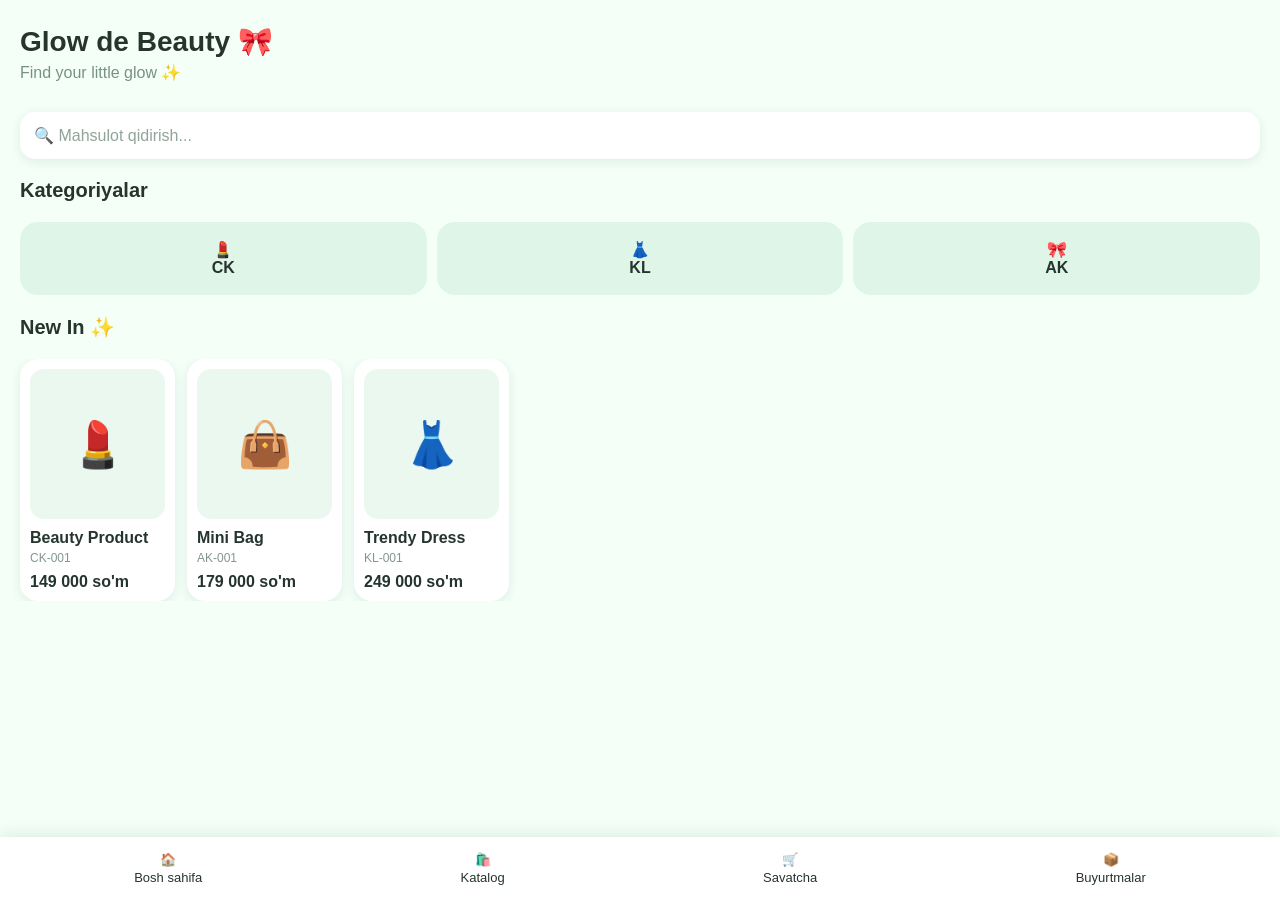
==== index.html @ 2fd00f60 "Create index.html" ====
<!DOCTYPE html>
<html lang="uz">
<head>
<meta charset="UTF-8">
<meta name="viewport" content="width=device-width, initial-scale=1.0">
<title>Glow de Beauty</title>

<style>
* {
  box-sizing: border-box;
  margin: 0;
  padding: 0;
}

body {
  font-family: Arial, sans-serif;
  background: #f4fff8;
  color: #25352d;
}

.header {
  padding: 25px 20px 15px;
}

.logo {
  font-size: 28px;
  font-weight: bold;
}

.subtitle {
  color: #789187;
  margin-top: 5px;
}

.search {
  margin: 15px 20px;
  background: white;
  padding: 14px;
  border-radius: 15px;
  color: #91a49a;
  box-shadow: 0 3px 12px #dceee4;
}

h2 {
  margin: 20px;
  font-size: 20px;
}

.categories {
  display: flex;
  gap: 10px;
  padding: 0 20px;
}

.category {
  flex: 1;
  background: #dff5e8;
  padding: 18px 5px;
  border-radius: 18px;
  text-align: center;
  font-weight: bold;
}

.products {
  display: flex;
  gap: 12px;
  padding: 0 20px;
  overflow-x: auto;
}

.product {
  min-width: 155px;
  background: white;
  border-radius: 18px;
  padding: 10px;
  box-shadow: 0 3px 12px #dceee4;
}

.product-image {
  height: 150px;
  background: #eaf8f0;
  border-radius: 14px;
  display: flex;
  align-items: center;
  justify-content: center;
  font-size: 45px;
}

.product-name {
  margin-top: 10px;
  font-weight: bold;
}

.code {
  color: #82978c;
  font-size: 12px;
  margin-top: 4px;
}

.price {
  margin-top: 8px;
  font-weight: bold;
}

.bottom {
  position: fixed;
  bottom: 0;
  left: 0;
  right: 0;
  background: white;
  display: flex;
  justify-content: space-around;
  padding: 15px 5px;
  box-shadow: 0 -3px 15px #dceee4;
}

.bottom div {
  text-align: center;
  font-size: 13px;
}

.icon {
  font-size: 22px;
  margin-bottom: 3px;
}
</style>
</head>

<body>

<div class="header">
  <div class="logo">Glow de Beauty 🎀</div>
  <div class="subtitle">Find your little glow ✨</div>
</div>

<div class="search">
  🔍 Mahsulot qidirish...
</div>

<h2>Kategoriyalar</h2>

<div class="categories">
  <div class="category">💄<br>CK</div>
  <div class="category">👗<br>KL</div>
  <div class="category">🎀<br>AK</div>
</div>

<h2>New In ✨</h2>

<div class="products">

  <div class="product">
    <div class="product-image">💄</div>
    <div class="product-name">Beauty Product</div>
    <div class="code">CK-001</div>
    <div class="price">149 000 so'm</div>
  </div>

  <div class="product">
    <div class="product-image">👜</div>
    <div class="product-name">Mini Bag</div>
    <div class="code">AK-001</div>
    <div class="price">179 000 so'm</div>
  </div>

  <div class="product">
    <div class="product-image">👗</div>
    <div class="product-name">Trendy Dress</div>
    <div class="code">KL-001</div>
    <div class="price">249 000 so'm</div>
  </div>

</div>

<div class="bottom">
  <div>
    <div class="icon">🏠</div>
    Bosh sahifa
  </div>

  <div>
    <div class="icon">🛍️</div>
    Katalog
  </div>

  <div>
    <div class="icon">🛒</div>
    Savatcha
  </div>

  <div>
    <div class="icon">📦</div>
    Buyurtmalar
  </div>
</div>

</body>
</html>
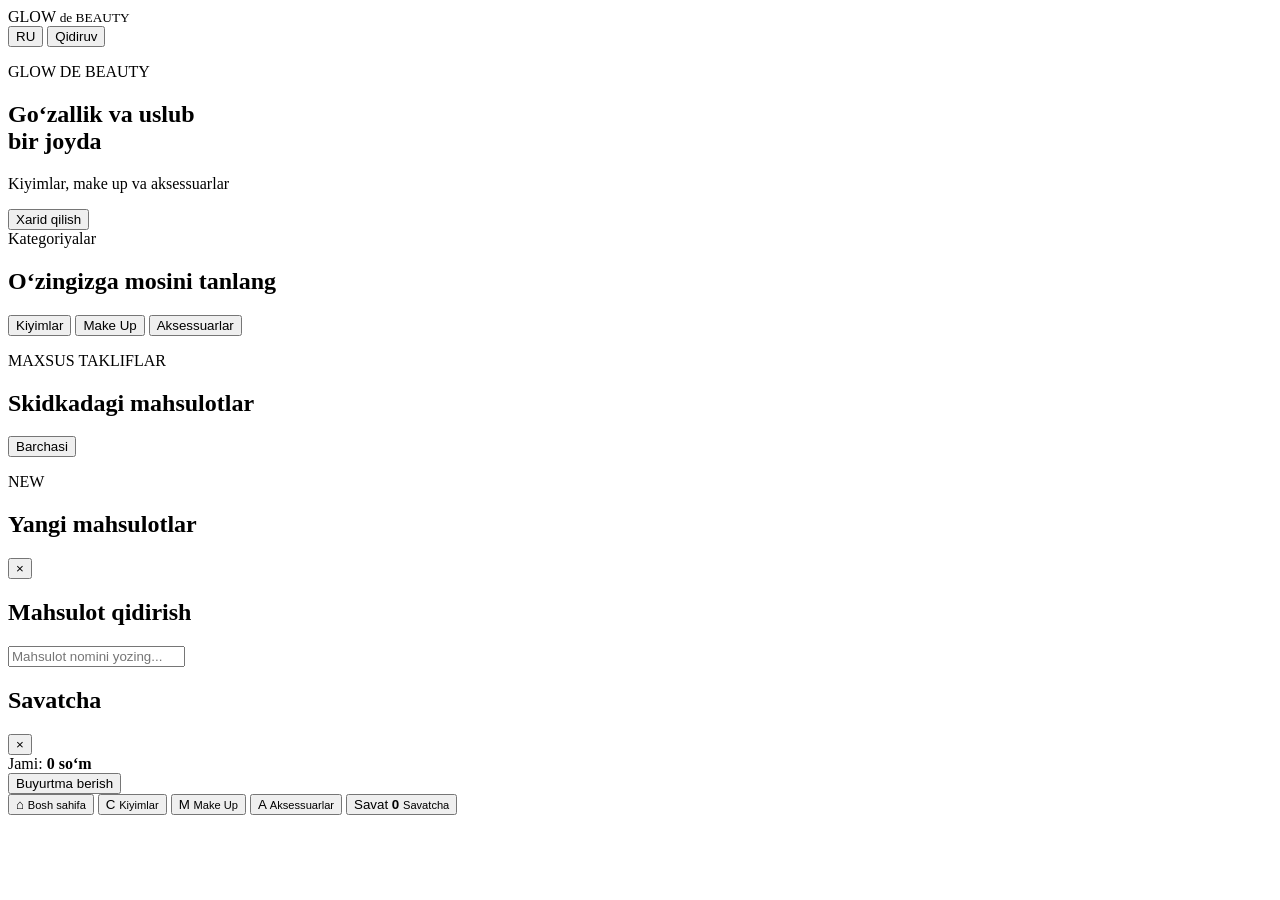
==== commit 38d5fb83: "Update index.html" ====
--- a/index.html
+++ b/index.html
@@ -1,198 +1,199 @@
 <!DOCTYPE html>
 <html lang="uz">
 <head>
-<meta charset="UTF-8">
-<meta name="viewport" content="width=device-width, initial-scale=1.0">
-<title>Glow de Beauty</title>
-
-<style>
-* {
-  box-sizing: border-box;
-  margin: 0;
-  padding: 0;
-}
-
-body {
-  font-family: Arial, sans-serif;
-  background: #f4fff8;
-  color: #25352d;
-}
-
-.header {
-  padding: 25px 20px 15px;
-}
-
-.logo {
-  font-size: 28px;
-  font-weight: bold;
-}
-
-.subtitle {
-  color: #789187;
-  margin-top: 5px;
-}
-
-.search {
-  margin: 15px 20px;
-  background: white;
-  padding: 14px;
-  border-radius: 15px;
-  color: #91a49a;
-  box-shadow: 0 3px 12px #dceee4;
-}
-
-h2 {
-  margin: 20px;
-  font-size: 20px;
-}
-
-.categories {
-  display: flex;
-  gap: 10px;
-  padding: 0 20px;
-}
-
-.category {
-  flex: 1;
-  background: #dff5e8;
-  padding: 18px 5px;
-  border-radius: 18px;
-  text-align: center;
-  font-weight: bold;
-}
-
-.products {
-  display: flex;
-  gap: 12px;
-  padding: 0 20px;
-  overflow-x: auto;
-}
-
-.product {
-  min-width: 155px;
-  background: white;
-  border-radius: 18px;
-  padding: 10px;
-  box-shadow: 0 3px 12px #dceee4;
-}
-
-.product-image {
-  height: 150px;
-  background: #eaf8f0;
-  border-radius: 14px;
-  display: flex;
-  align-items: center;
-  justify-content: center;
-  font-size: 45px;
-}
-
-.product-name {
-  margin-top: 10px;
-  font-weight: bold;
-}
-
-.code {
-  color: #82978c;
-  font-size: 12px;
-  margin-top: 4px;
-}
-
-.price {
-  margin-top: 8px;
-  font-weight: bold;
-}
-
-.bottom {
-  position: fixed;
-  bottom: 0;
-  left: 0;
-  right: 0;
-  background: white;
-  display: flex;
-  justify-content: space-around;
-  padding: 15px 5px;
-  box-shadow: 0 -3px 15px #dceee4;
-}
-
-.bottom div {
-  text-align: center;
-  font-size: 13px;
-}
-
-.icon {
-  font-size: 22px;
-  margin-bottom: 3px;
-}
-</style>
+    <meta charset="UTF-8">
+    <meta name="viewport" content="width=device-width, initial-scale=1.0">
+    <title>Glow de Beauty</title>
+    <link rel="stylesheet" href="style.css">
 </head>
 
 <body>
 
-<div class="header">
-  <div class="logo">Glow de Beauty 🎀</div>
-  <div class="subtitle">Find your little glow ✨</div>
-</div>
+<header class="header">
+    <div class="logo">
+        <span>GLOW</span>
+        <small>de BEAUTY</small>
+    </div>
 
-<div class="search">
-  🔍 Mahsulot qidirish...
-</div>
+    <div class="header-actions">
+        <button id="languageBtn">RU</button>
+        <button class="search-btn" onclick="openSearch()">Qidiruv</button>
+    </div>
+</header>
 
-<h2>Kategoriyalar</h2>
+<section class="hero">
+    <div class="hero-content">
+        <p class="hero-small">GLOW DE BEAUTY</p>
 
-<div class="categories">
-  <div class="category">💄<br>CK</div>
-  <div class="category">👗<br>KL</div>
-  <div class="category">🎀<br>AK</div>
-</div>
+        <h1 id="heroTitle">
+            Go‘zallik va uslub<br>
+            bir joyda
+        </h1>
 
-<h2>New In ✨</h2>
+        <p id="heroText">
+            Kiyimlar, make up va aksessuarlar
+        </p>
 
-<div class="products">
+        <button class="gold-btn" onclick="scrollToCategories()">
+            Xarid qilish
+        </button>
+    </div>
+</section>
 
-  <div class="product">
-    <div class="product-image">💄</div>
-    <div class="product-name">Beauty Product</div>
-    <div class="code">CK-001</div>
-    <div class="price">149 000 so'm</div>
-  </div>
+<section class="categories" id="categories">
 
-  <div class="product">
-    <div class="product-image">👜</div>
-    <div class="product-name">Mini Bag</div>
-    <div class="code">AK-001</div>
-    <div class="price">179 000 so'm</div>
-  </div>
+    <div class="section-title">
+        <span id="categoryLabel">Kategoriyalar</span>
+        <h2 id="categoryTitle">O‘zingizga mosini tanlang</h2>
+    </div>
 
-  <div class="product">
-    <div class="product-image">👗</div>
-    <div class="product-name">Trendy Dress</div>
-    <div class="code">KL-001</div>
-    <div class="price">249 000 so'm</div>
-  </div>
+    <div class="category-grid">
+
+        <button class="category-card" onclick="openCategory('clothes')">
+            <div class="category-image clothes-image"></div>
+            <div class="category-name">
+                <span id="clothesText">Kiyimlar</span>
+            </div>
+        </button>
+
+        <button class="category-card" onclick="openCategory('makeup')">
+            <div class="category-image makeup-image"></div>
+            <div class="category-name">
+                <span id="makeupText">Make Up</span>
+            </div>
+        </button>
+
+        <button class="category-card" onclick="openCategory('accessories')">
+            <div class="category-image accessories-image"></div>
+            <div class="category-name">
+                <span id="accessoriesText">Aksessuarlar</span>
+            </div>
+        </button>
+
+    </div>
+</section>
+
+<section class="products-section">
+
+    <div class="section-heading">
+        <div>
+            <p class="small-title" id="saleSmall">MAXSUS TAKLIFLAR</p>
+            <h2 id="saleTitle">Skidkadagi mahsulotlar</h2>
+        </div>
+
+        <button class="view-all" onclick="showAllProducts()">
+            Barchasi
+        </button>
+    </div>
+
+    <div class="products-grid" id="saleProducts">
+
+        <!-- Mahsulotlar JavaScript orqali chiqadi -->
+
+    </div>
+
+</section>
+
+<section class="products-section">
+
+    <div class="section-heading">
+        <div>
+            <p class="small-title">NEW</p>
+            <h2 id="newTitle">Yangi mahsulotlar</h2>
+        </div>
+    </div>
+
+    <div class="products-grid" id="newProducts">
+
+        <!-- Mahsulotlar JavaScript orqali chiqadi -->
+
+    </div>
+
+</section>
+
+<div class="search-modal" id="searchModal">
+
+    <div class="search-box">
+
+        <button class="close-search" onclick="closeSearch()">×</button>
+
+        <h2 id="searchTitle">Mahsulot qidirish</h2>
+
+        <input
+            type="text"
+            id="searchInput"
+            placeholder="Mahsulot nomini yozing..."
+            oninput="searchProducts()"
+        >
+
+        <div id="searchResults"></div>
+
+    </div>
 
 </div>
 
-<div class="bottom">
-  <div>
-    <div class="icon">🏠</div>
-    Bosh sahifa
-  </div>
+<div class="cart-panel" id="cartPanel">
 
-  <div>
-    <div class="icon">🛍️</div>
-    Katalog
-  </div>
+    <div class="cart-header">
 
-  <div>
-    <div class="icon">🛒</div>
-    Savatcha
-  </div>
+        <h2 id="cartTitle">Savatcha</h2>
 
-  <div>
-    <div class="icon">📦</div>
-    Buyurtmalar
-  </div>
+        <button onclick="closeCart()">×</button>
+
+    </div>
+
+    <div id="cartItems"></div>
+
+    <div class="cart-bottom">
+
+        <div class="total-row">
+            <span id="totalText">Jami:</span>
+            <strong id="cartTotal">0 so‘m</strong>
+        </div>
+
+        <button class="checkout-btn" onclick="checkout()">
+            <span id="checkoutText">Buyurtma berish</span>
+        </button>
+
+    </div>
+
 </div>
+
+<div class="overlay" id="overlay" onclick="closePanels()"></div>
+
+<nav class="bottom-nav">
+
+    <button onclick="goHome()">
+        <span class="nav-icon">⌂</span>
+        <small id="homeNav">Bosh sahifa</small>
+    </button>
+
+    <button onclick="openCategory('clothes')">
+        <span class="nav-icon">C</span>
+        <small id="clothesNav">Kiyimlar</small>
+    </button>
+
+    <button onclick="openCategory('makeup')">
+        <span class="nav-icon">M</span>
+        <small id="makeupNav">Make Up</small>
+    </button>
+
+    <button onclick="openCategory('accessories')">
+        <span class="nav-icon">A</span>
+        <small id="accessoriesNav">Aksessuarlar</small>
+    </button>
+
+    <button onclick="openCart()">
+        <span class="nav-icon cart-icon">
+            Savat
+            <b id="cartCount">0</b>
+        </span>
+        <small id="cartNav">Savatcha</small>
+    </button>
+
+</nav>
+
+<script src="script.js"></script>
 
 </body>
 </html>
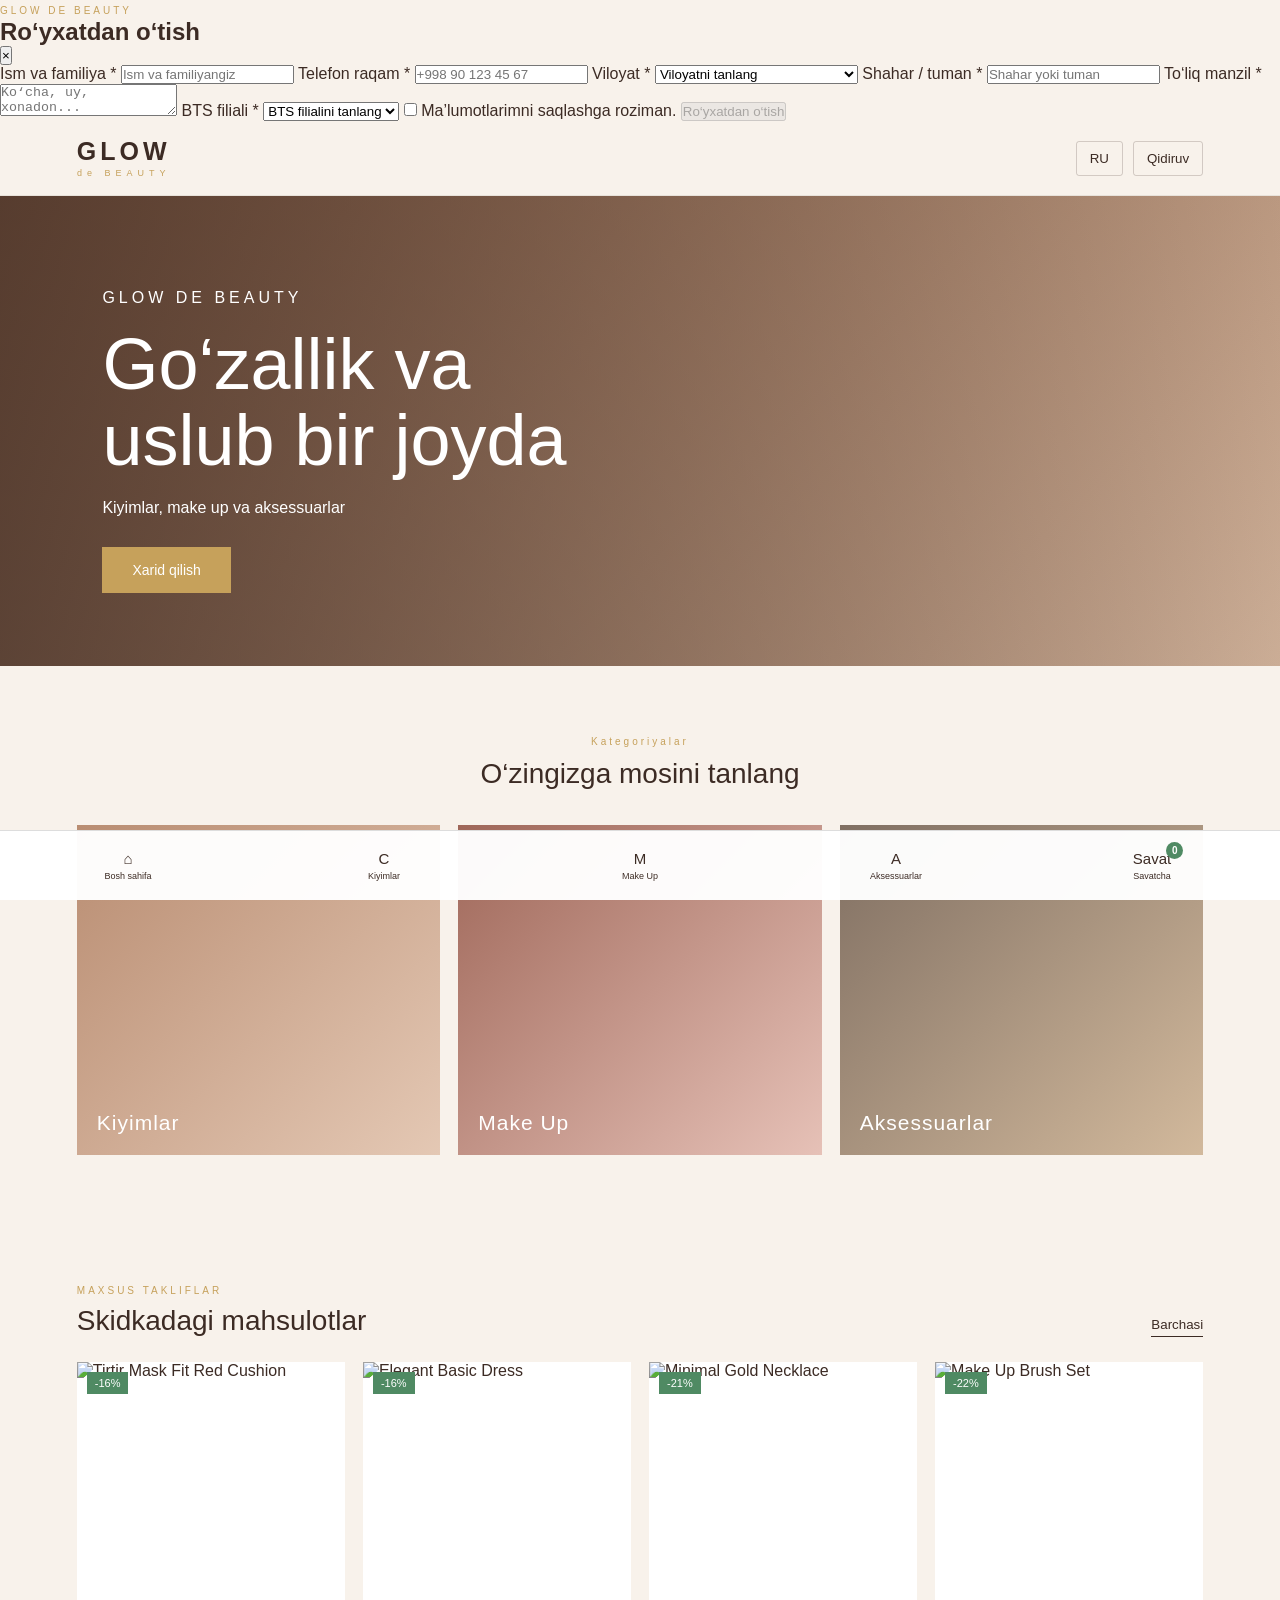
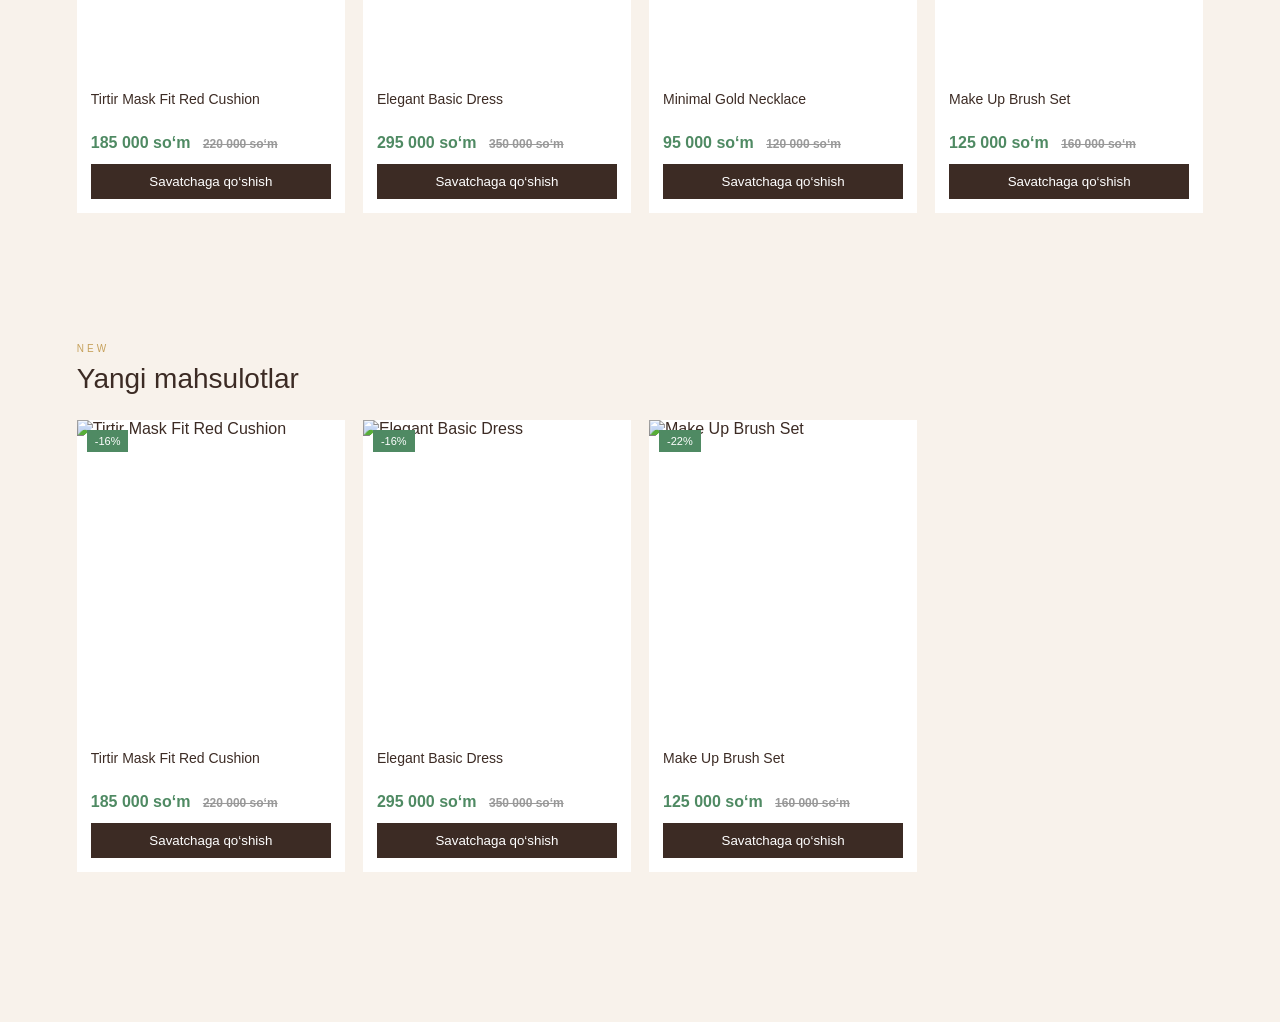
==== commit 235c4d26: "Update index.html" ====
--- a/index.html
+++ b/index.html
@@ -6,6 +6,122 @@
     <title>Glow de Beauty</title>
     <link rel="stylesheet" href="style.css">
 </head>
+<!-- REGISTER MODAL -->
+
+<div class="register-modal" id="registerModal">
+
+    <div class="register-box">
+
+        <div class="register-header">
+            <div>
+                <span class="small-title">GLOW DE BEAUTY</span>
+                <h2>Ro‘yxatdan o‘tish</h2>
+            </div>
+
+            <button id="closeRegister">×</button>
+        </div>
+
+        <form id="registerForm">
+
+            <label>
+                Ism va familiya *
+                <input
+                    type="text"
+                    id="registerName"
+                    placeholder="Ism va familiyangiz"
+                    required
+                >
+            </label>
+
+            <label>
+                Telefon raqam *
+                <input
+                    type="tel"
+                    id="registerPhone"
+                    placeholder="+998 90 123 45 67"
+                    required
+                >
+            </label>
+
+            <label>
+                Viloyat *
+                <select id="registerRegion" required>
+                    <option value="">Viloyatni tanlang</option>
+                    <option>Toshkent shahri</option>
+                    <option>Toshkent viloyati</option>
+                    <option>Andijon viloyati</option>
+                    <option>Farg‘ona viloyati</option>
+                    <option>Namangan viloyati</option>
+                    <option>Samarqand viloyati</option>
+                    <option>Buxoro viloyati</option>
+                    <option>Qashqadaryo viloyati</option>
+                    <option>Surxondaryo viloyati</option>
+                    <option>Jizzax viloyati</option>
+                    <option>Sirdaryo viloyati</option>
+                    <option>Navoiy viloyati</option>
+                    <option>Xorazm viloyati</option>
+                    <option>Qoraqalpog‘iston Respublikasi</option>
+                </select>
+            </label>
+
+            <label>
+                Shahar / tuman *
+                <input
+                    type="text"
+                    id="registerCity"
+                    placeholder="Shahar yoki tuman"
+                    required
+                >
+            </label>
+
+            <label>
+                To‘liq manzil *
+                <textarea
+                    id="registerAddress"
+                    placeholder="Ko‘cha, uy, xonadon..."
+                    required
+                ></textarea>
+            </label>
+
+            <label>
+                BTS filiali *
+                <select id="registerBts" required>
+                    <option value="">BTS filialini tanlang</option>
+                    <option>Chirchiq BTS</option>
+                    <option>Toshkent BTS</option>
+                    <option>Olmaliq BTS</option>
+                    <option>Angren BTS</option>
+                    <option>Samarqand BTS</option>
+                    <option>Farg‘ona BTS</option>
+                    <option>Andijon BTS</option>
+                    <option>Buxoro BTS</option>
+                </select>
+            </label>
+
+            <label class="register-consent">
+                <input
+                    type="checkbox"
+                    id="registerConsent"
+                >
+
+                <span>
+                    Ma’lumotlarimni saqlashga roziman.
+                </span>
+            </label>
+
+            <button
+                type="submit"
+                id="registerBtn"
+                disabled
+            >
+                Ro‘yxatdan o‘tish
+            </button>
+
+        </form>
+
+    </div>
+
+</div>
 
 <body>
 
--- a/style.css
+++ b/style.css
@@ -0,0 +1,543 @@
+* {
+    margin: 0;
+    padding: 0;
+    box-sizing: border-box;
+}
+
+:root {
+    --caramel: #b8794f;
+    --light-caramel: #d9ad8d;
+    --cream: #f8f2eb;
+    --gold: #c6a15b;
+    --brown: #3c2b24;
+    --green: #4f8a63;
+    --white: #ffffff;
+}
+
+body {
+    font-family: Arial, Helvetica, sans-serif;
+    background: var(--cream);
+    color: var(--brown);
+    padding-bottom: 85px;
+}
+
+/* HEADER */
+
+.header {
+    height: 75px;
+    padding: 0 6%;
+    display: flex;
+    align-items: center;
+    justify-content: space-between;
+    background: rgba(248, 242, 235, 0.96);
+    border-bottom: 1px solid rgba(60, 43, 36, 0.08);
+    position: sticky;
+    top: 0;
+    z-index: 50;
+}
+
+.logo {
+    display: flex;
+    flex-direction: column;
+    line-height: 1;
+}
+
+.logo span {
+    font-size: 25px;
+    letter-spacing: 4px;
+    font-weight: 700;
+}
+
+.logo small {
+    margin-top: 5px;
+    font-size: 9px;
+    letter-spacing: 5px;
+    color: var(--gold);
+    text-align: center;
+}
+
+.header-actions {
+    display: flex;
+    align-items: center;
+    gap: 10px;
+}
+
+.header-actions button {
+    background: transparent;
+    border: 1px solid rgba(60, 43, 36, 0.2);
+    padding: 9px 13px;
+    border-radius: 3px;
+    color: var(--brown);
+    cursor: pointer;
+}
+
+/* HERO */
+
+.hero {
+    min-height: 470px;
+    background:
+        linear-gradient(
+            90deg,
+            rgba(60,43,36,0.72),
+            rgba(60,43,36,0.15)
+        ),
+        linear-gradient(
+            135deg,
+            #9c694a,
+            #e4c4aa
+        );
+
+    display: flex;
+    align-items: center;
+    padding: 60px 8%;
+    color: white;
+}
+
+.hero-content {
+    max-width: 550px;
+}
+
+.hero-small {
+    letter-spacing: 4px;
+    font-size: 11px;
+    margin-bottom: 20px;
+}
+
+.hero h1 {
+    font-size: clamp(38px, 7vw, 72px);
+    line-height: 1.05;
+    font-weight: 500;
+}
+
+.hero p {
+    margin-top: 20px;
+    font-size: 16px;
+}
+
+.gold-btn {
+    margin-top: 30px;
+    background: var(--gold);
+    color: white;
+    border: none;
+    padding: 15px 30px;
+    cursor: pointer;
+    font-size: 14px;
+}
+
+/* SECTIONS */
+
+.categories,
+.products-section {
+    padding: 65px 6%;
+}
+
+.section-title {
+    text-align: center;
+    margin-bottom: 35px;
+}
+
+.section-title span,
+.small-title {
+    font-size: 10px;
+    letter-spacing: 3px;
+    color: var(--gold);
+}
+
+.section-title h2,
+.section-heading h2 {
+    margin-top: 9px;
+    font-size: 28px;
+    font-weight: 500;
+}
+
+.category-grid {
+    display: grid;
+    grid-template-columns: repeat(3, 1fr);
+    gap: 18px;
+}
+
+.category-card {
+    border: none;
+    background: transparent;
+    cursor: pointer;
+    position: relative;
+    overflow: hidden;
+}
+
+.category-image {
+    height: 330px;
+    background-size: cover;
+    background-position: center;
+    transition: transform 0.4s ease;
+}
+
+.category-card:hover .category-image {
+    transform: scale(1.03);
+}
+
+.clothes-image {
+    background:
+        linear-gradient(135deg, #b98d72, #e4c8b4);
+}
+
+.makeup-image {
+    background:
+        linear-gradient(135deg, #9f6759, #e6c1b7);
+}
+
+.accessories-image {
+    background:
+        linear-gradient(135deg, #806f62, #d2b99c);
+}
+
+.category-name {
+    position: absolute;
+    left: 20px;
+    bottom: 20px;
+    color: white;
+    font-size: 21px;
+    letter-spacing: 1px;
+}
+
+/* PRODUCTS */
+
+.section-heading {
+    display: flex;
+    align-items: end;
+    justify-content: space-between;
+    margin-bottom: 25px;
+}
+
+.view-all {
+    border: none;
+    background: transparent;
+    color: var(--brown);
+    border-bottom: 1px solid var(--brown);
+    padding-bottom: 4px;
+    cursor: pointer;
+}
+
+.products-grid {
+    display: grid;
+    grid-template-columns: repeat(4, 1fr);
+    gap: 18px;
+}
+
+.product-card {
+    background: white;
+    position: relative;
+    overflow: hidden;
+}
+
+.product-image {
+    width: 100%;
+    aspect-ratio: 0.85;
+    object-fit: cover;
+    display: block;
+}
+
+.product-info {
+    padding: 14px;
+}
+
+.product-name {
+    font-size: 14px;
+    min-height: 35px;
+}
+
+.product-price {
+    margin-top: 8px;
+    color: var(--green);
+    font-weight: 700;
+}
+
+.old-price {
+    margin-left: 8px;
+    color: #999;
+    text-decoration: line-through;
+    font-size: 12px;
+}
+
+.discount {
+    position: absolute;
+    top: 10px;
+    left: 10px;
+    background: var(--green);
+    color: white;
+    padding: 5px 8px;
+    font-size: 11px;
+}
+
+.add-cart {
+    width: 100%;
+    margin-top: 12px;
+    padding: 10px;
+    background: var(--brown);
+    color: white;
+    border: none;
+    cursor: pointer;
+}
+
+.add-cart:hover {
+    background: var(--caramel);
+}
+
+/* SEARCH */
+
+.search-modal {
+    position: fixed;
+    inset: 0;
+    background: rgba(30, 20, 15, 0.65);
+    display: none;
+    align-items: flex-start;
+    justify-content: center;
+    padding-top: 100px;
+    z-index: 100;
+}
+
+.search-modal.active {
+    display: flex;
+}
+
+.search-box {
+    width: min(600px, 90%);
+    background: var(--cream);
+    padding: 30px;
+    position: relative;
+}
+
+.close-search {
+    position: absolute;
+    right: 15px;
+    top: 10px;
+    border: none;
+    background: none;
+    font-size: 25px;
+    cursor: pointer;
+}
+
+.search-box h2 {
+    margin-bottom: 20px;
+}
+
+#searchInput {
+    width: 100%;
+    padding: 15px;
+    border: 1px solid #ddd;
+    background: white;
+    outline: none;
+}
+
+/* CART */
+
+.cart-panel {
+    position: fixed;
+    top: 0;
+    right: -430px;
+    width: min(430px, 100%);
+    height: 100vh;
+    background: var(--cream);
+    z-index: 200;
+    transition: right 0.3s ease;
+    padding: 25px;
+    display: flex;
+    flex-direction: column;
+}
+
+.cart-panel.active {
+    right: 0;
+}
+
+.cart-header {
+    display: flex;
+    justify-content: space-between;
+    border-bottom: 1px solid #ddd;
+    padding-bottom: 18px;
+}
+
+.cart-header button {
+    border: none;
+    background: none;
+    font-size: 25px;
+    cursor: pointer;
+}
+
+#cartItems {
+    flex: 1;
+    overflow-y: auto;
+    padding: 20px 0;
+}
+
+.cart-item {
+    display: flex;
+    gap: 12px;
+    margin-bottom: 15px;
+    padding-bottom: 15px;
+    border-bottom: 1px solid #ddd;
+}
+
+.cart-item img {
+    width: 70px;
+    height: 85px;
+    object-fit: cover;
+}
+
+.cart-item-info {
+    flex: 1;
+}
+
+.quantity-controls {
+    display: flex;
+    align-items: center;
+    gap: 12px;
+    margin-top: 8px;
+}
+
+.quantity-controls button {
+    border: 1px solid #ccc;
+    background: white;
+    width: 25px;
+    height: 25px;
+    cursor: pointer;
+}
+
+.cart-bottom {
+    border-top: 1px solid #ddd;
+    padding-top: 20px;
+}
+
+.total-row {
+    display: flex;
+    justify-content: space-between;
+    margin-bottom: 15px;
+}
+
+#cartTotal {
+    color: var(--green);
+}
+
+.checkout-btn {
+    width: 100%;
+    padding: 15px;
+    border: none;
+    background: var(--brown);
+    color: white;
+    cursor: pointer;
+}
+
+/* OVERLAY */
+
+.overlay {
+    display: none;
+    position: fixed;
+    inset: 0;
+    background: rgba(0,0,0,0.45);
+    z-index: 150;
+}
+
+.overlay.active {
+    display: block;
+}
+
+/* BOTTOM NAV */
+
+.bottom-nav {
+    position: fixed;
+    bottom: 0;
+    left: 0;
+    right: 0;
+    height: 70px;
+    background: rgba(255,255,255,0.97);
+    border-top: 1px solid #ddd;
+    display: grid;
+    grid-template-columns: repeat(5, 1fr);
+    z-index: 80;
+}
+
+.bottom-nav button {
+    border: none;
+    background: transparent;
+    color: var(--brown);
+    cursor: pointer;
+    display: flex;
+    flex-direction: column;
+    justify-content: center;
+    align-items: center;
+    gap: 4px;
+}
+
+.nav-icon {
+    font-size: 15px;
+}
+
+.bottom-nav small {
+    font-size: 9px;
+}
+
+.cart-icon {
+    position: relative;
+}
+
+#cartCount {
+    position: absolute;
+    top: -8px;
+    right: -12px;
+    background: var(--green);
+    color: white;
+    width: 17px;
+    height: 17px;
+    border-radius: 50%;
+    font-size: 10px;
+    display: flex;
+    align-items: center;
+    justify-content: center;
+}
+
+/* MOBILE */
+
+@media (max-width: 700px) {
+
+    .header {
+        padding: 0 18px;
+        height: 65px;
+    }
+
+    .logo span {
+        font-size: 20px;
+    }
+
+    .hero {
+        min-height: 430px;
+        padding: 45px 25px;
+    }
+
+    .categories,
+    .products-section {
+        padding: 45px 18px;
+    }
+
+    .category-grid {
+        grid-template-columns: 1fr;
+    }
+
+    .category-image {
+        height: 260px;
+    }
+
+    .products-grid {
+        grid-template-columns: repeat(2, 1fr);
+        gap: 10px;
+    }
+
+    .product-info {
+        padding: 10px;
+    }
+
+    .product-name {
+        font-size: 12px;
+    }
+
+    .section-heading h2 {
+        font-size: 21px;
+    }
+}
